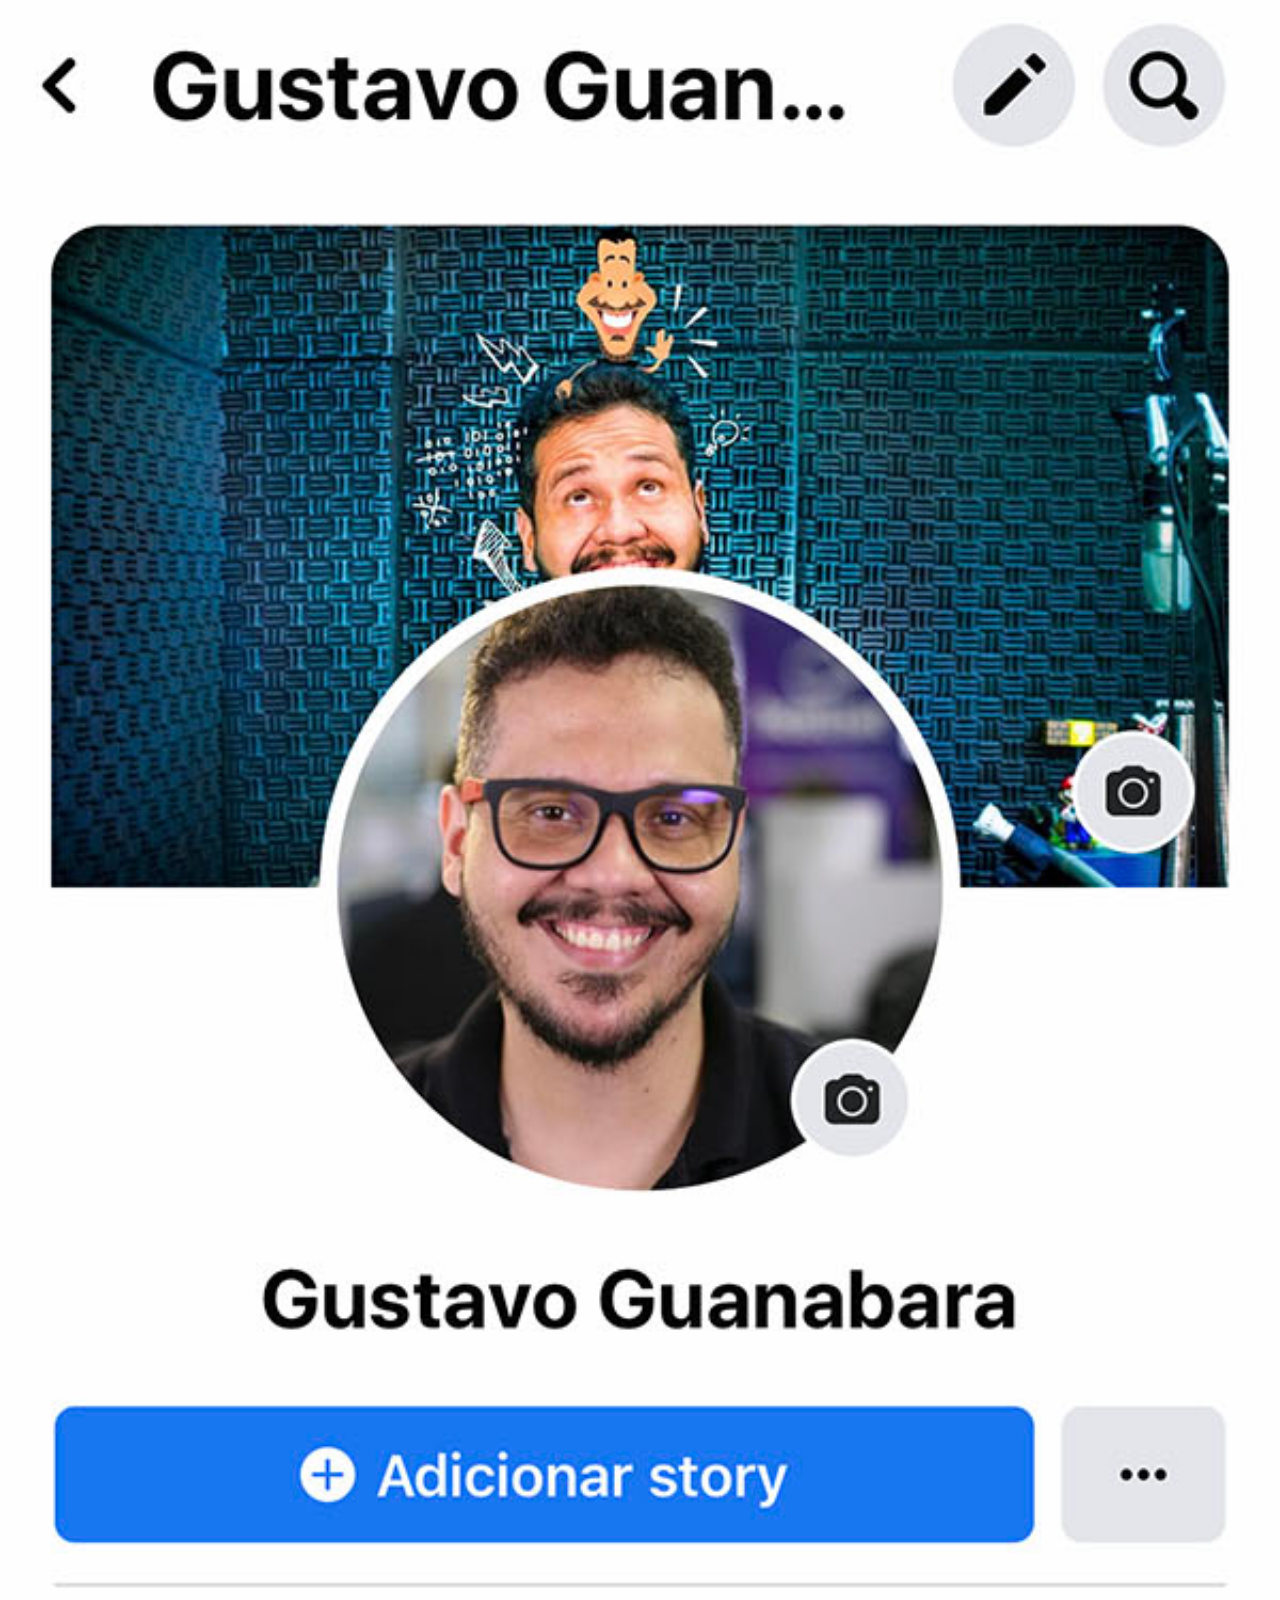
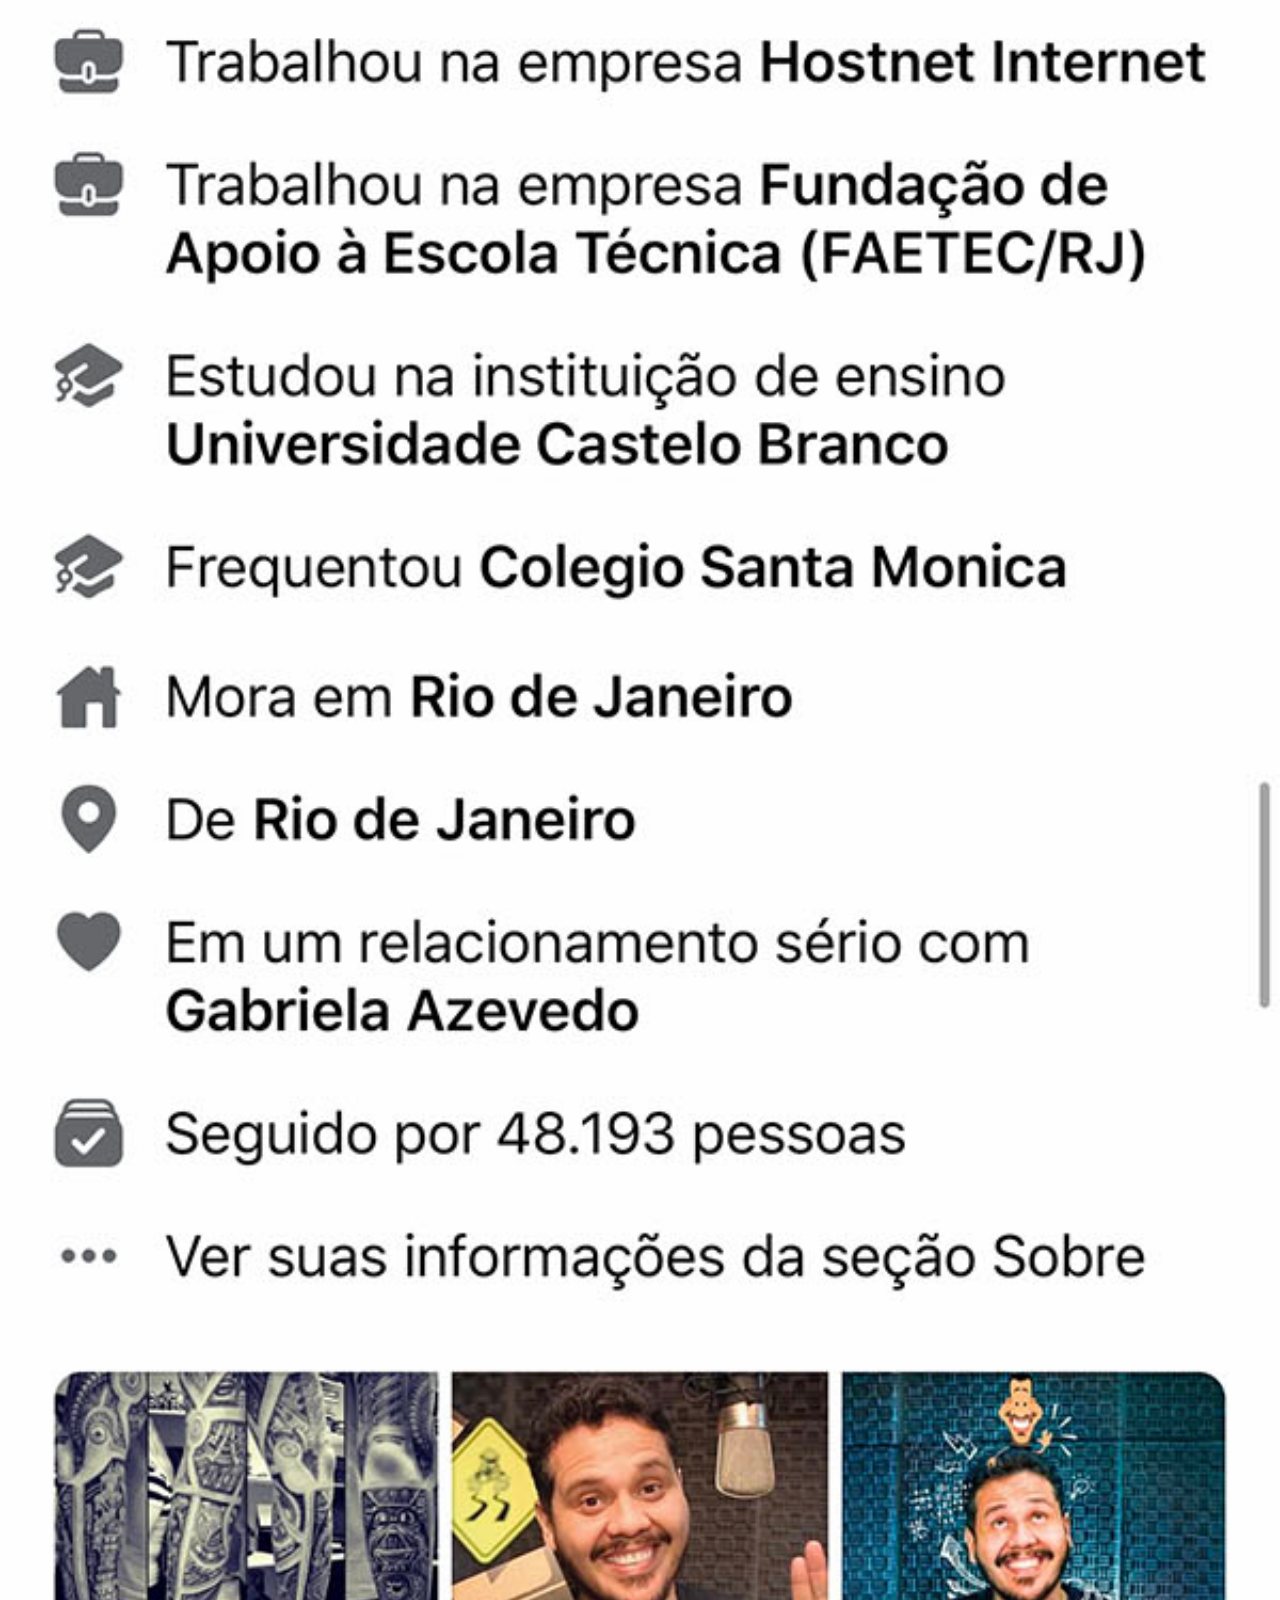
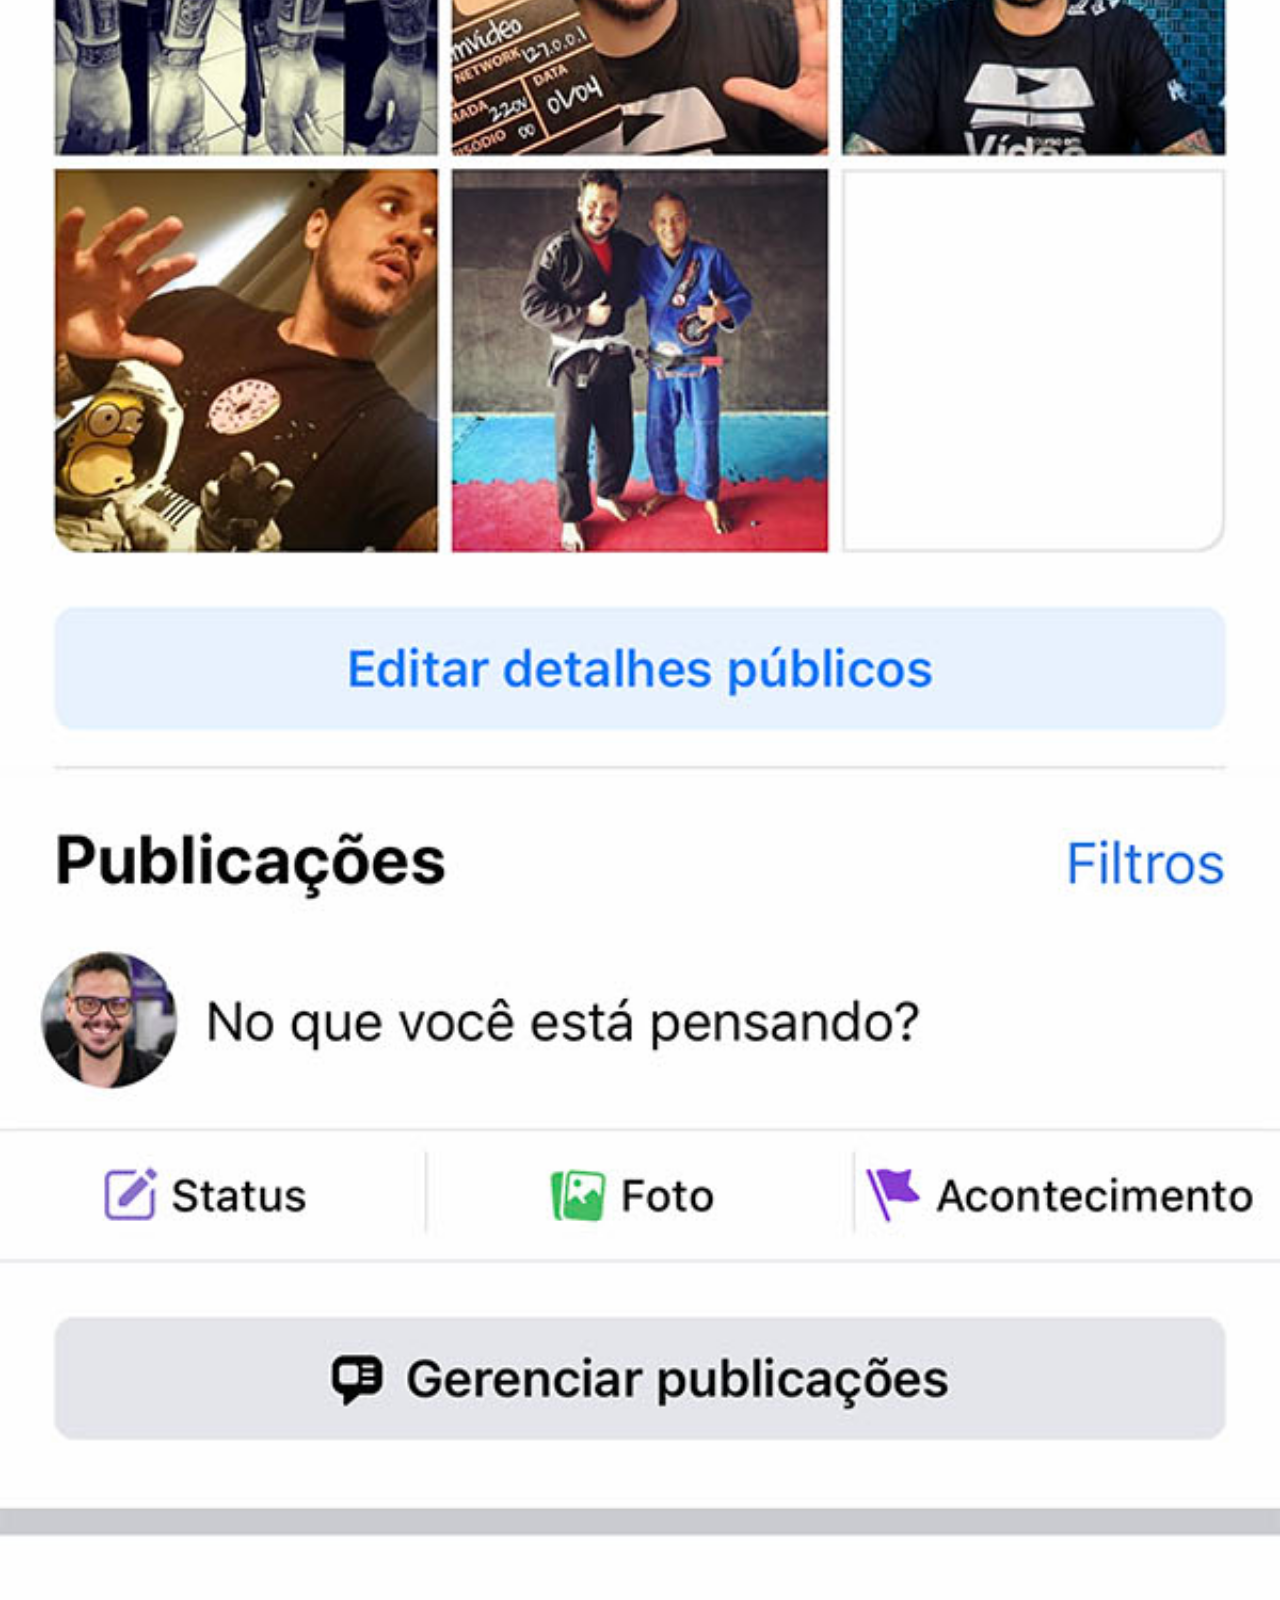
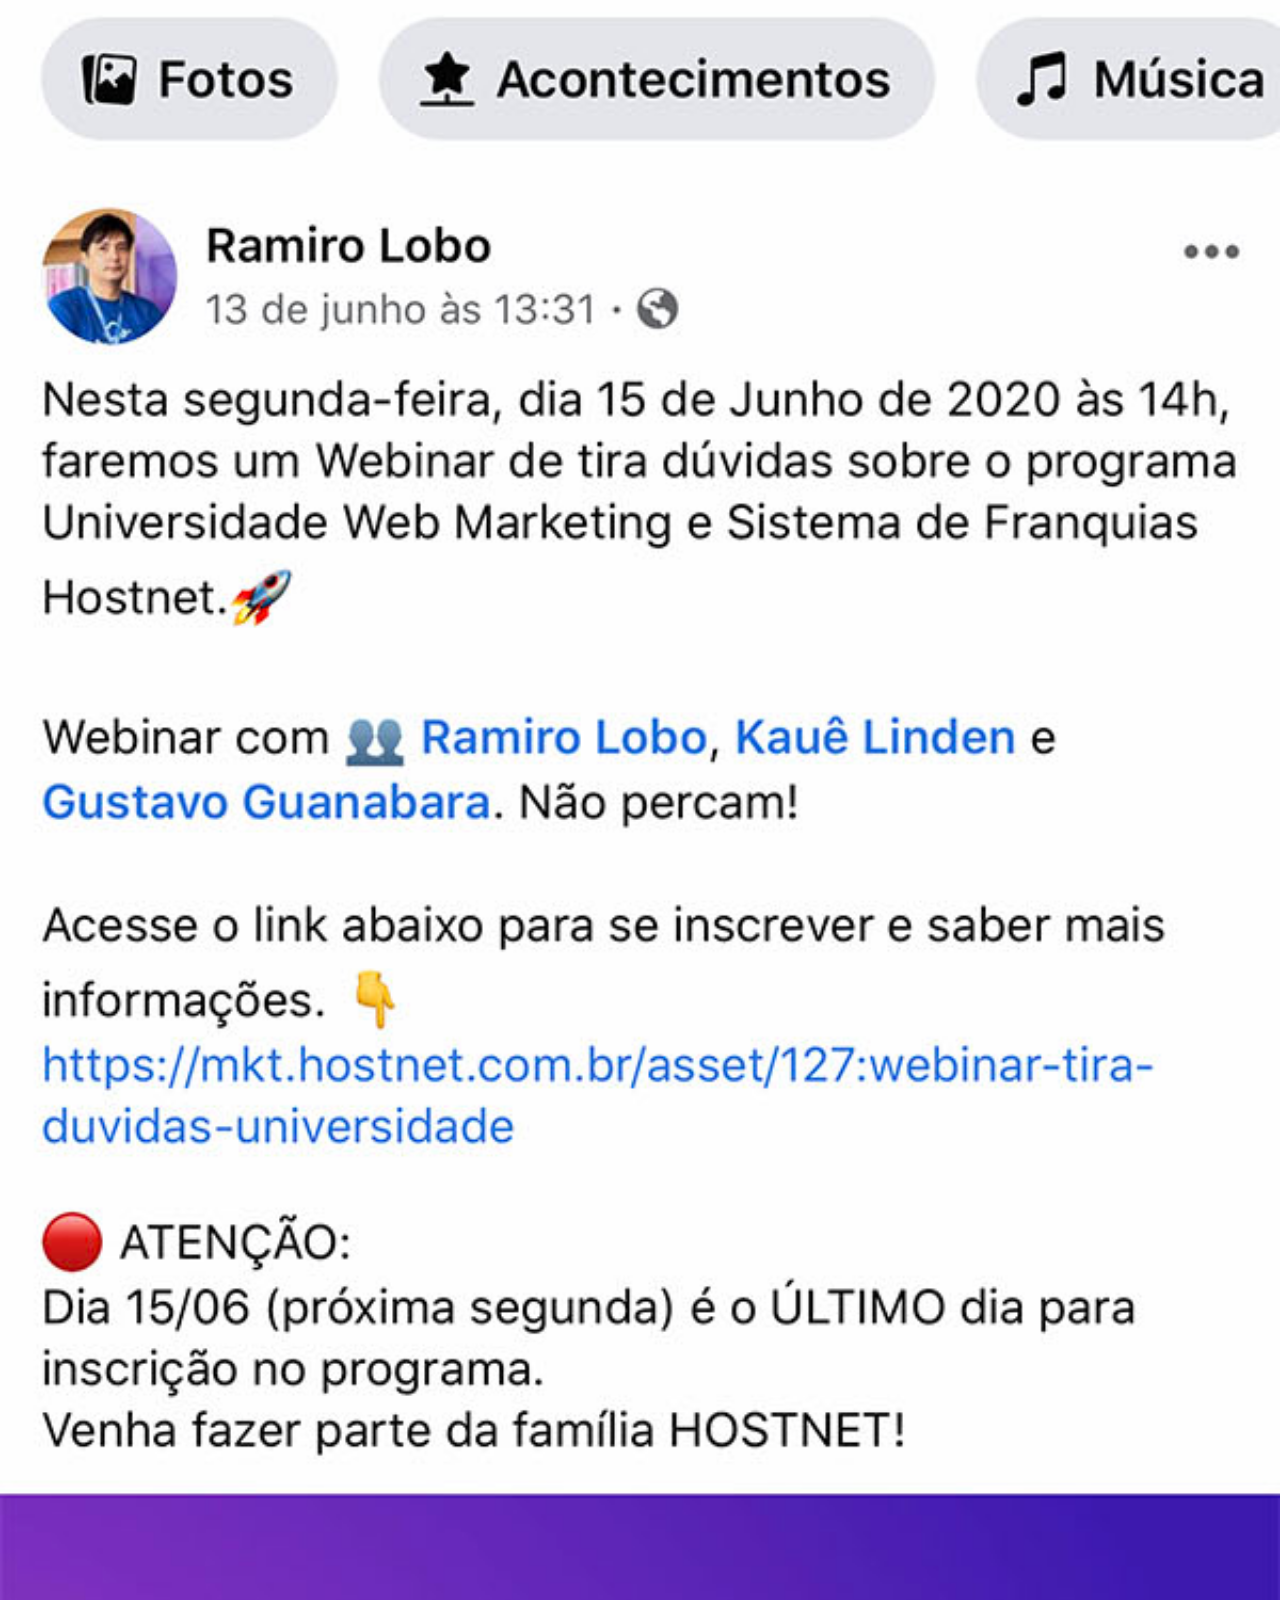
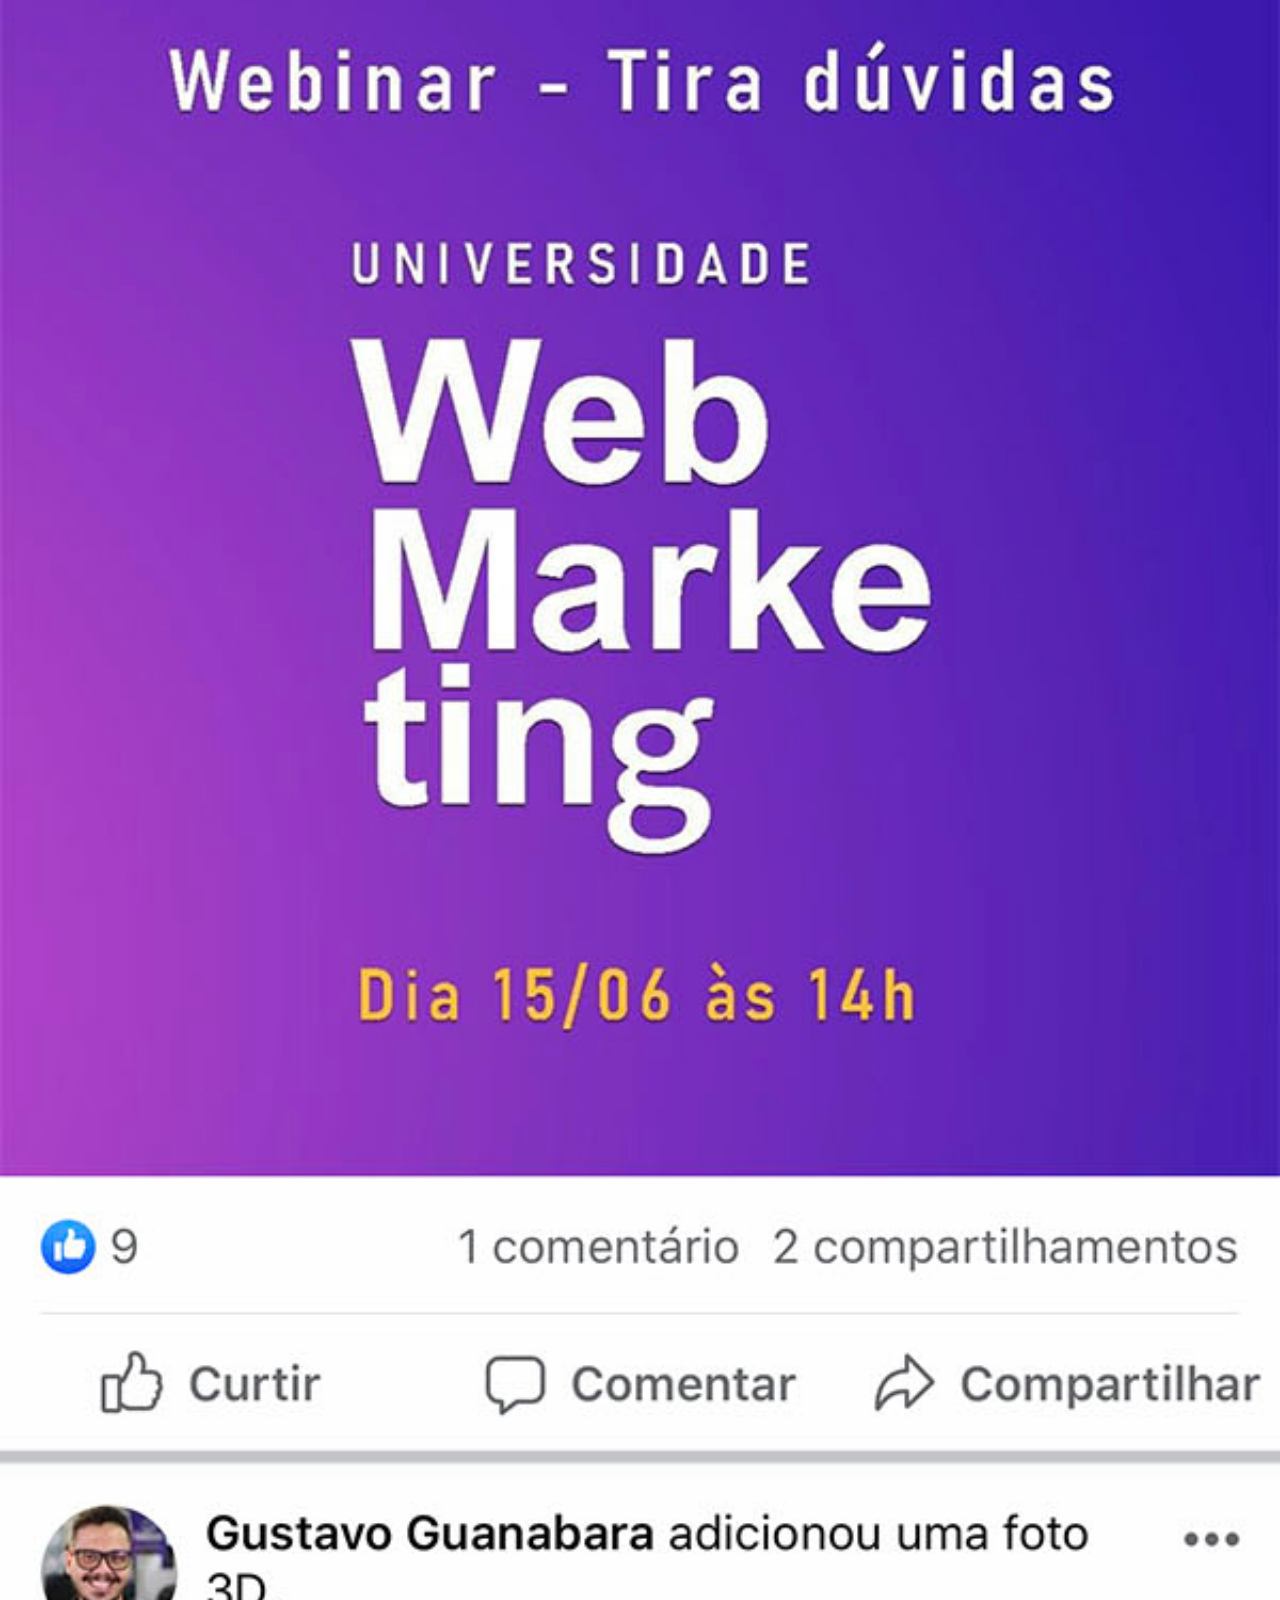
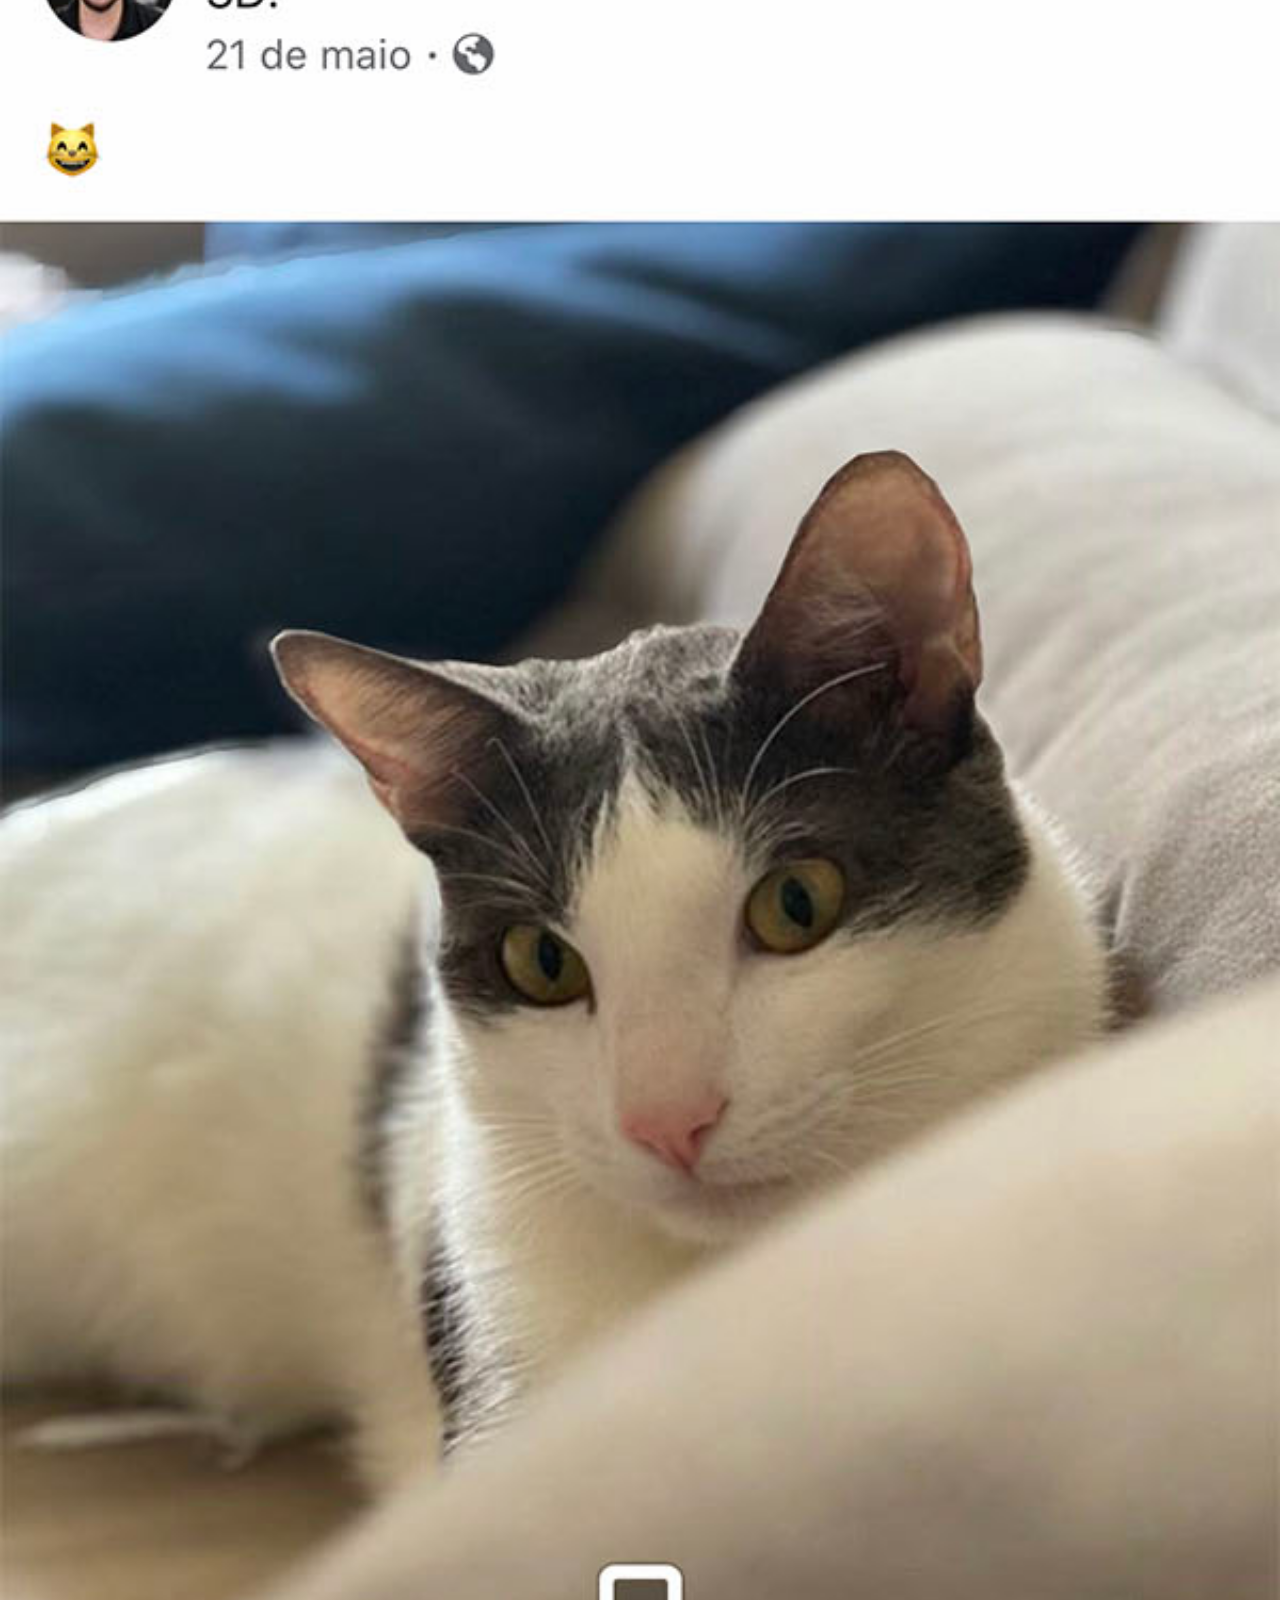
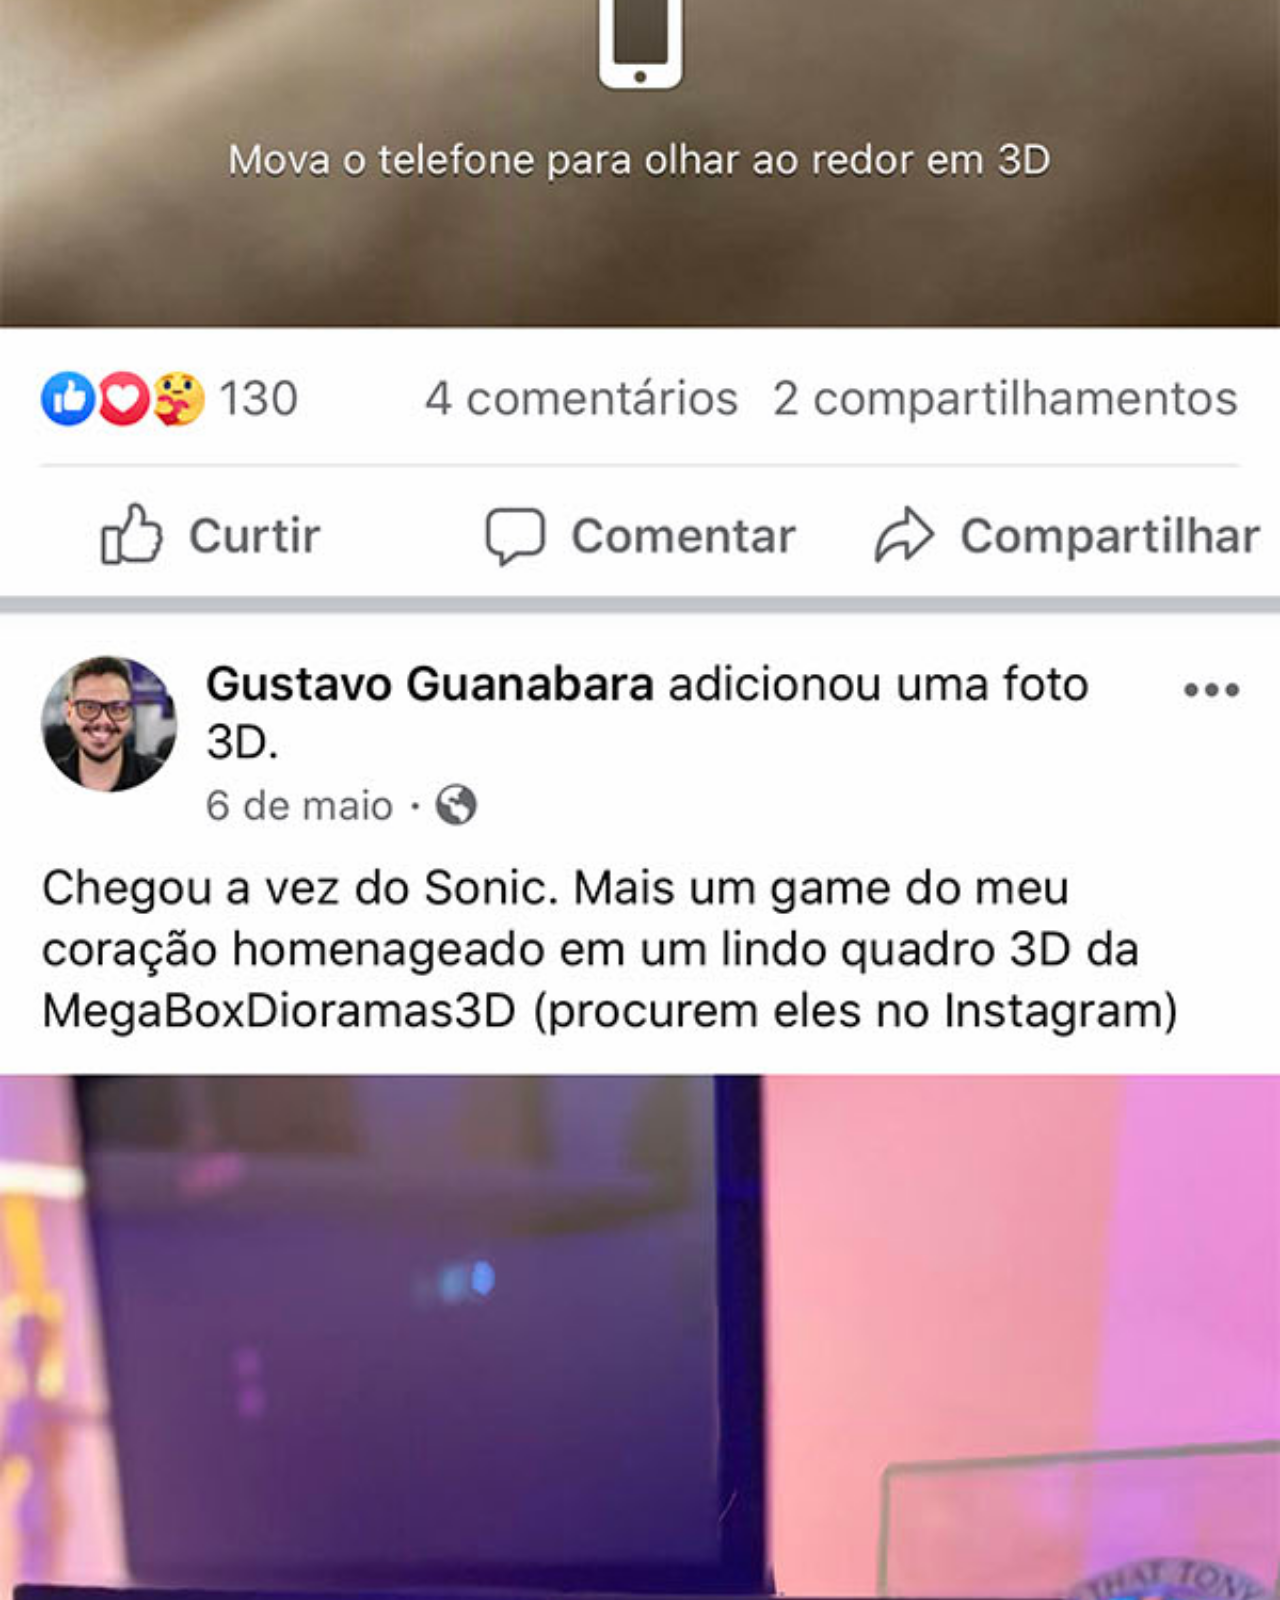
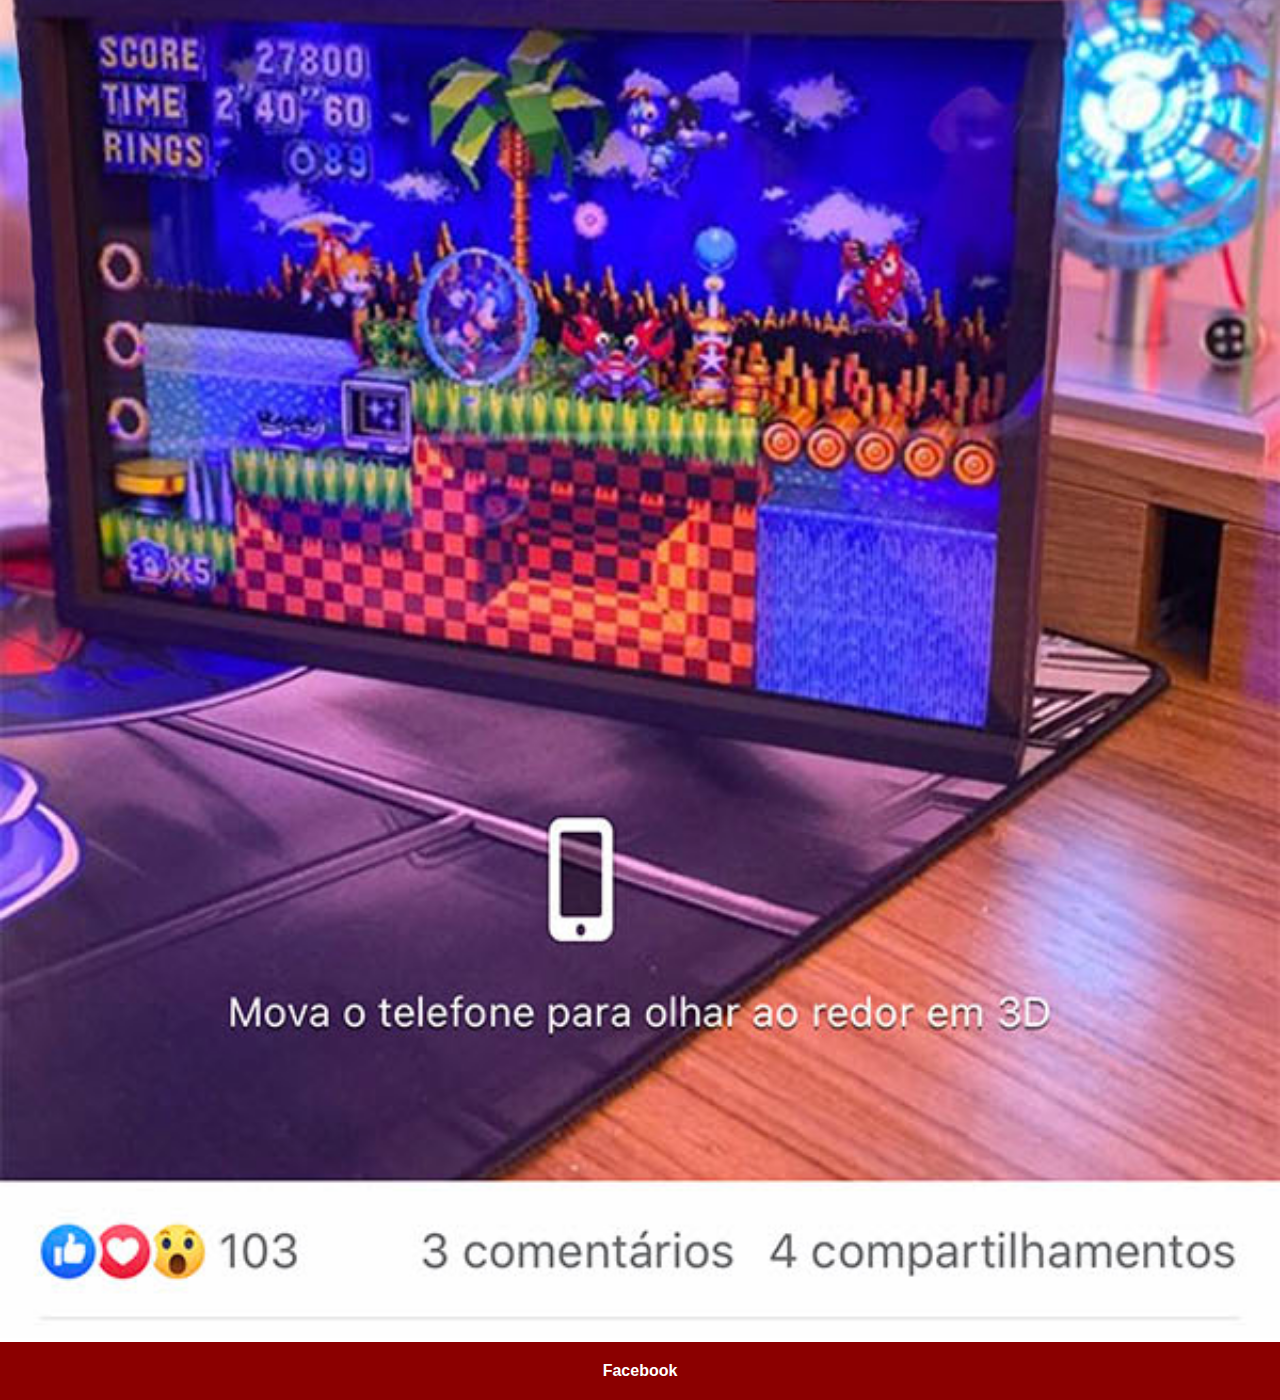
==== facebook.html @ 5994ae97 "Criação de links" ====
<!DOCTYPE html>
<html lang="pt-br">
<head>
    <meta charset="UTF-8">
    <meta http-equiv="X-UA-Compatible" content="IE=edge">
    <meta name="viewport" content="width=device-width, initial-scale=1.0">
    <title>Facebook</title>
    <link rel="stylesheet" href="estilos/social.css">
</head>
<body>
    <img src="imagens/tela-facebook.jpg" alt="Facebook">
    <a href="https://www.facebook.com/david3247" target="_blank">Facebook</a>
    
</body>
</html>
---- estilos/social.css ----
@charset "UTF-8";

*{
    margin: 0px;
    padding: 0px;
    font-family: Arial, Helvetica, sans-serif;
}

::-webkit-scrollbar{
    width: 0px;
    height: 0px;
}

img{
    width: 100vw;

}

a{
    display: block;
    background-color: darkred;
    color: white;
    padding: 20px;
    text-align: center;
    font-weight: bolder;
    text-decoration: none;

}

a:hover{
    background-color: red;
}
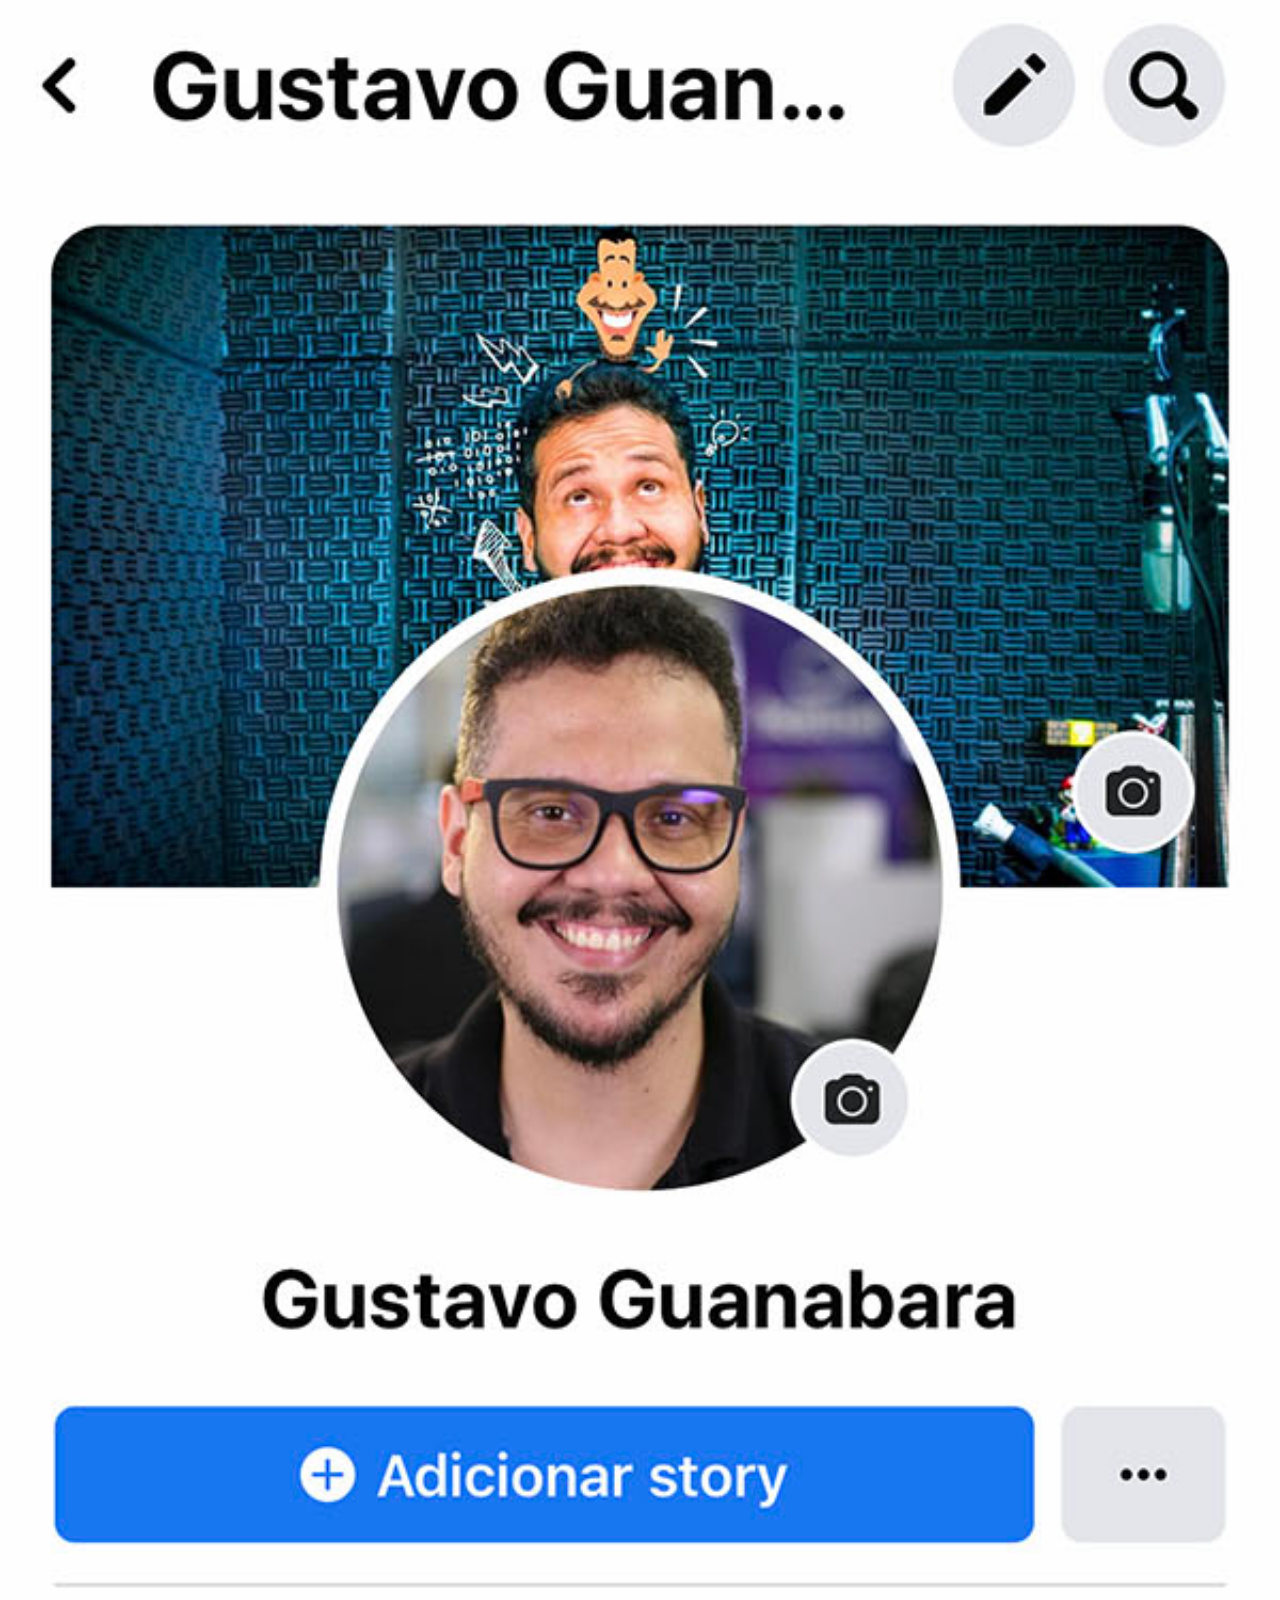
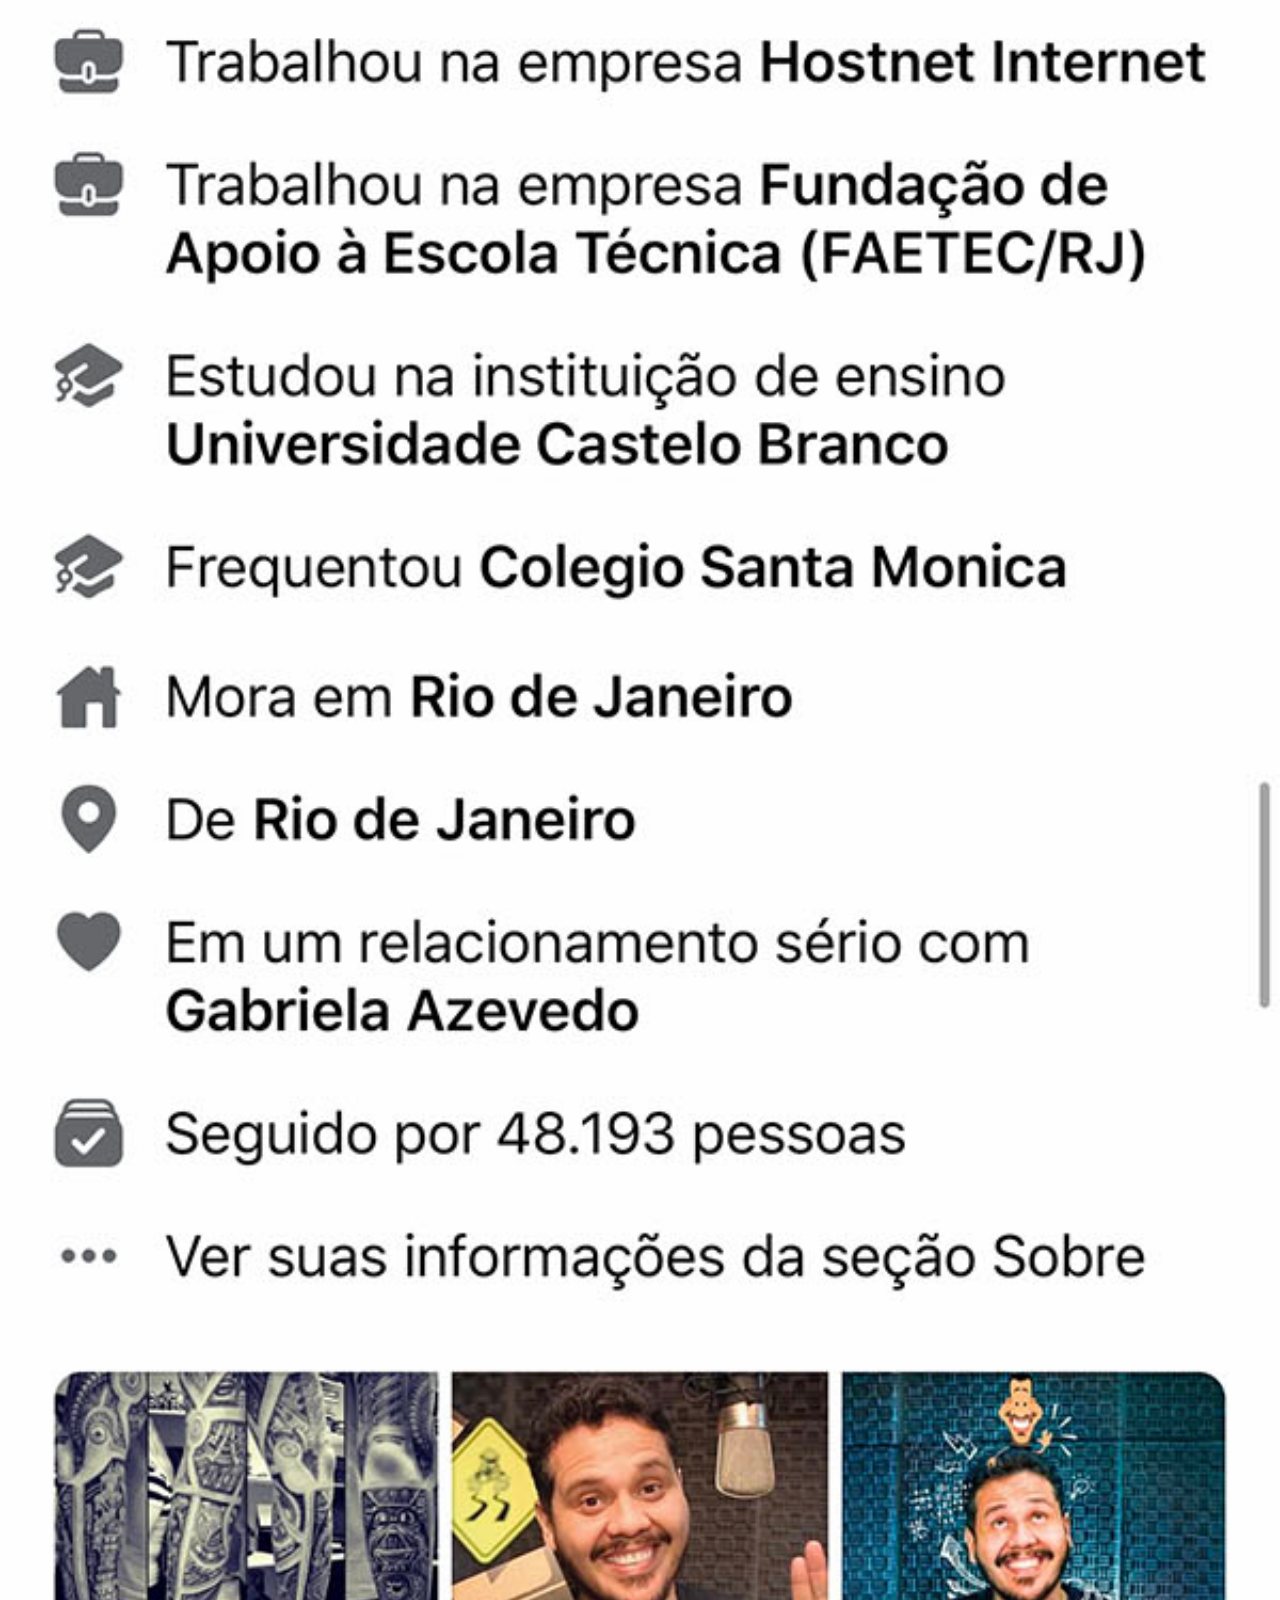
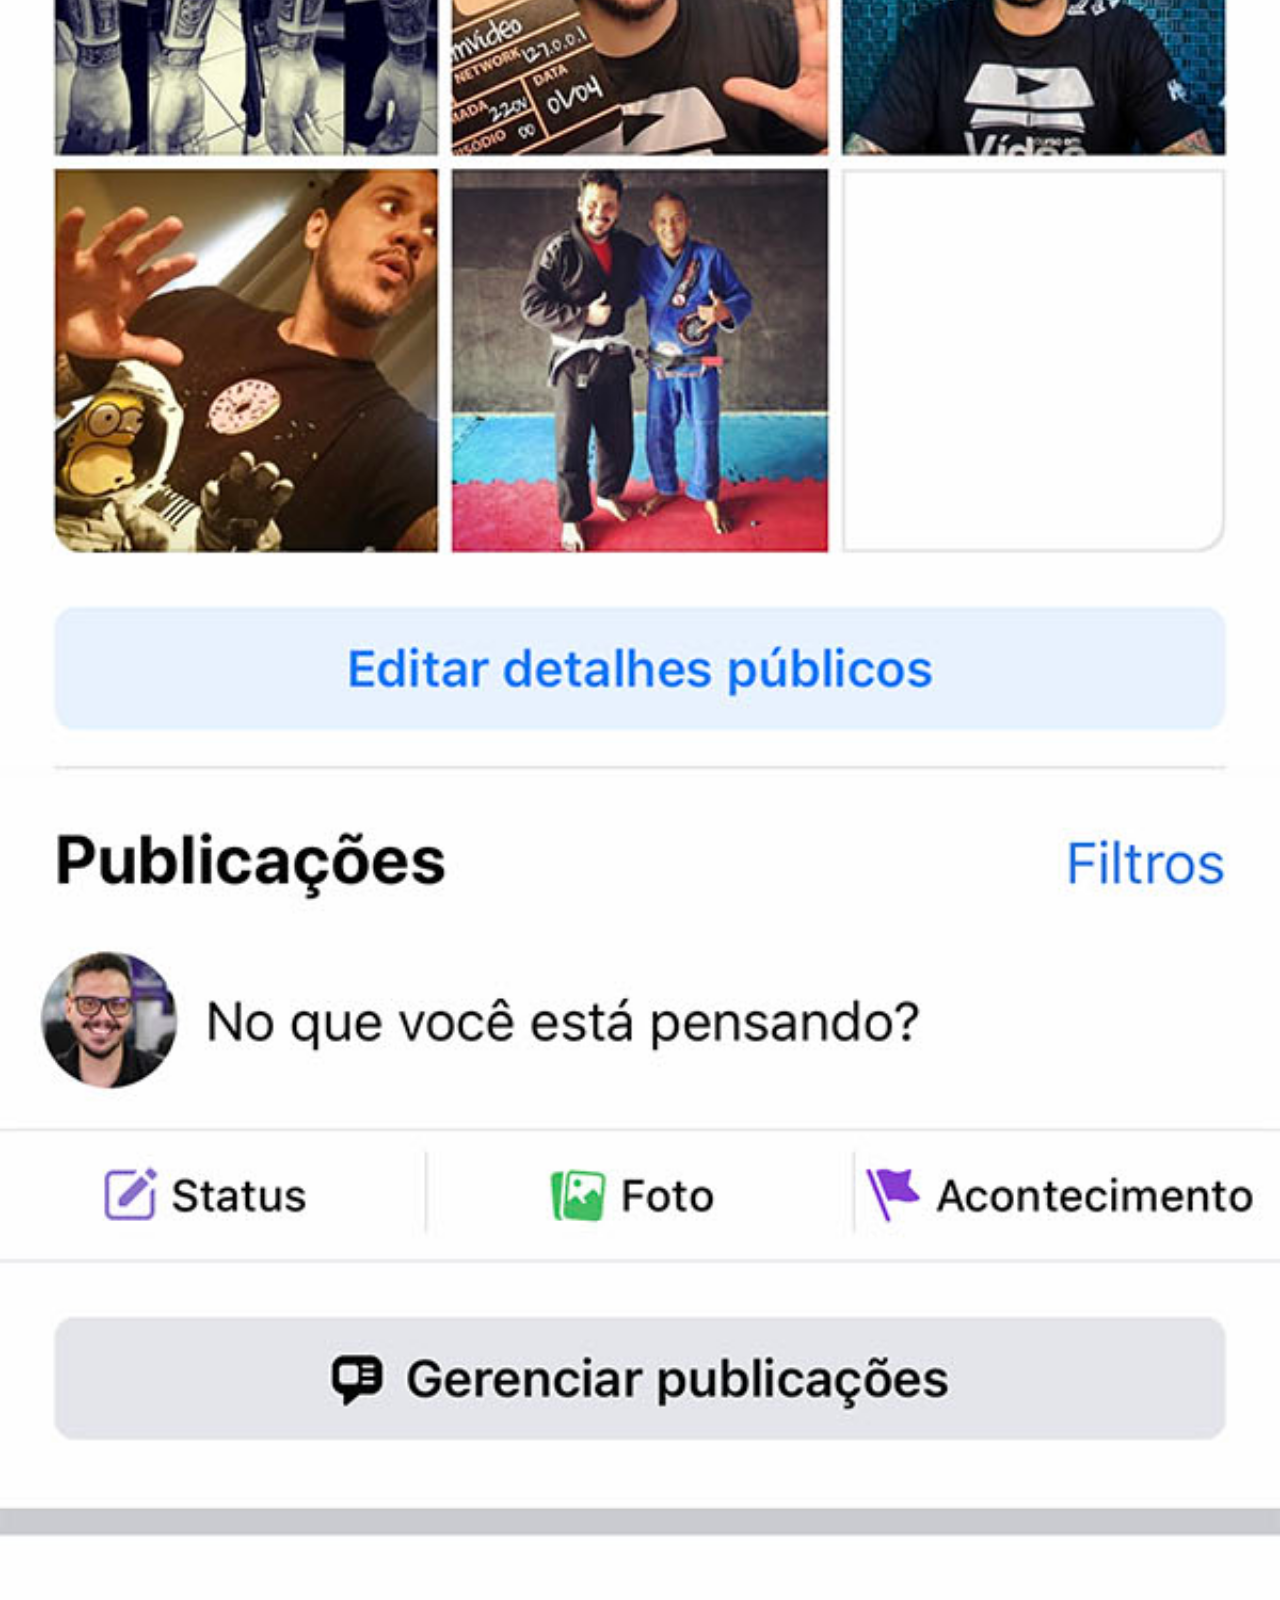
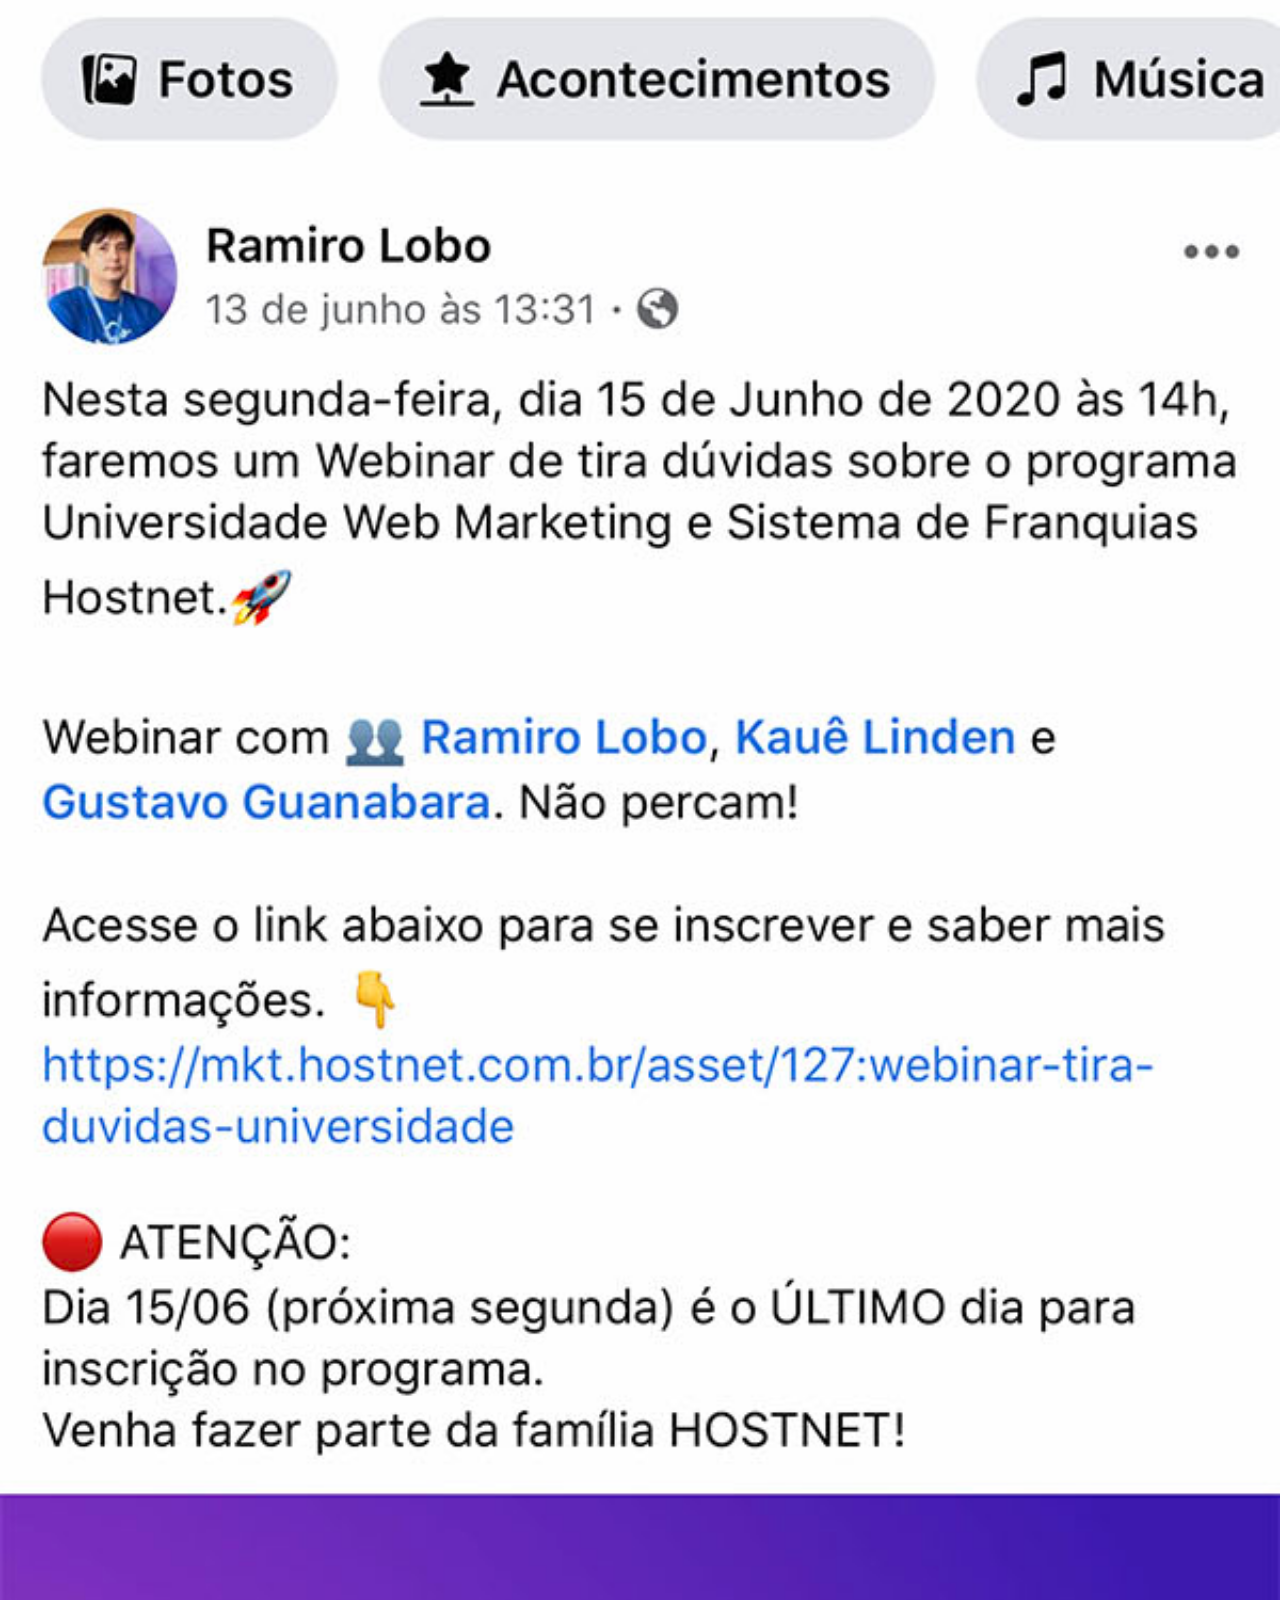
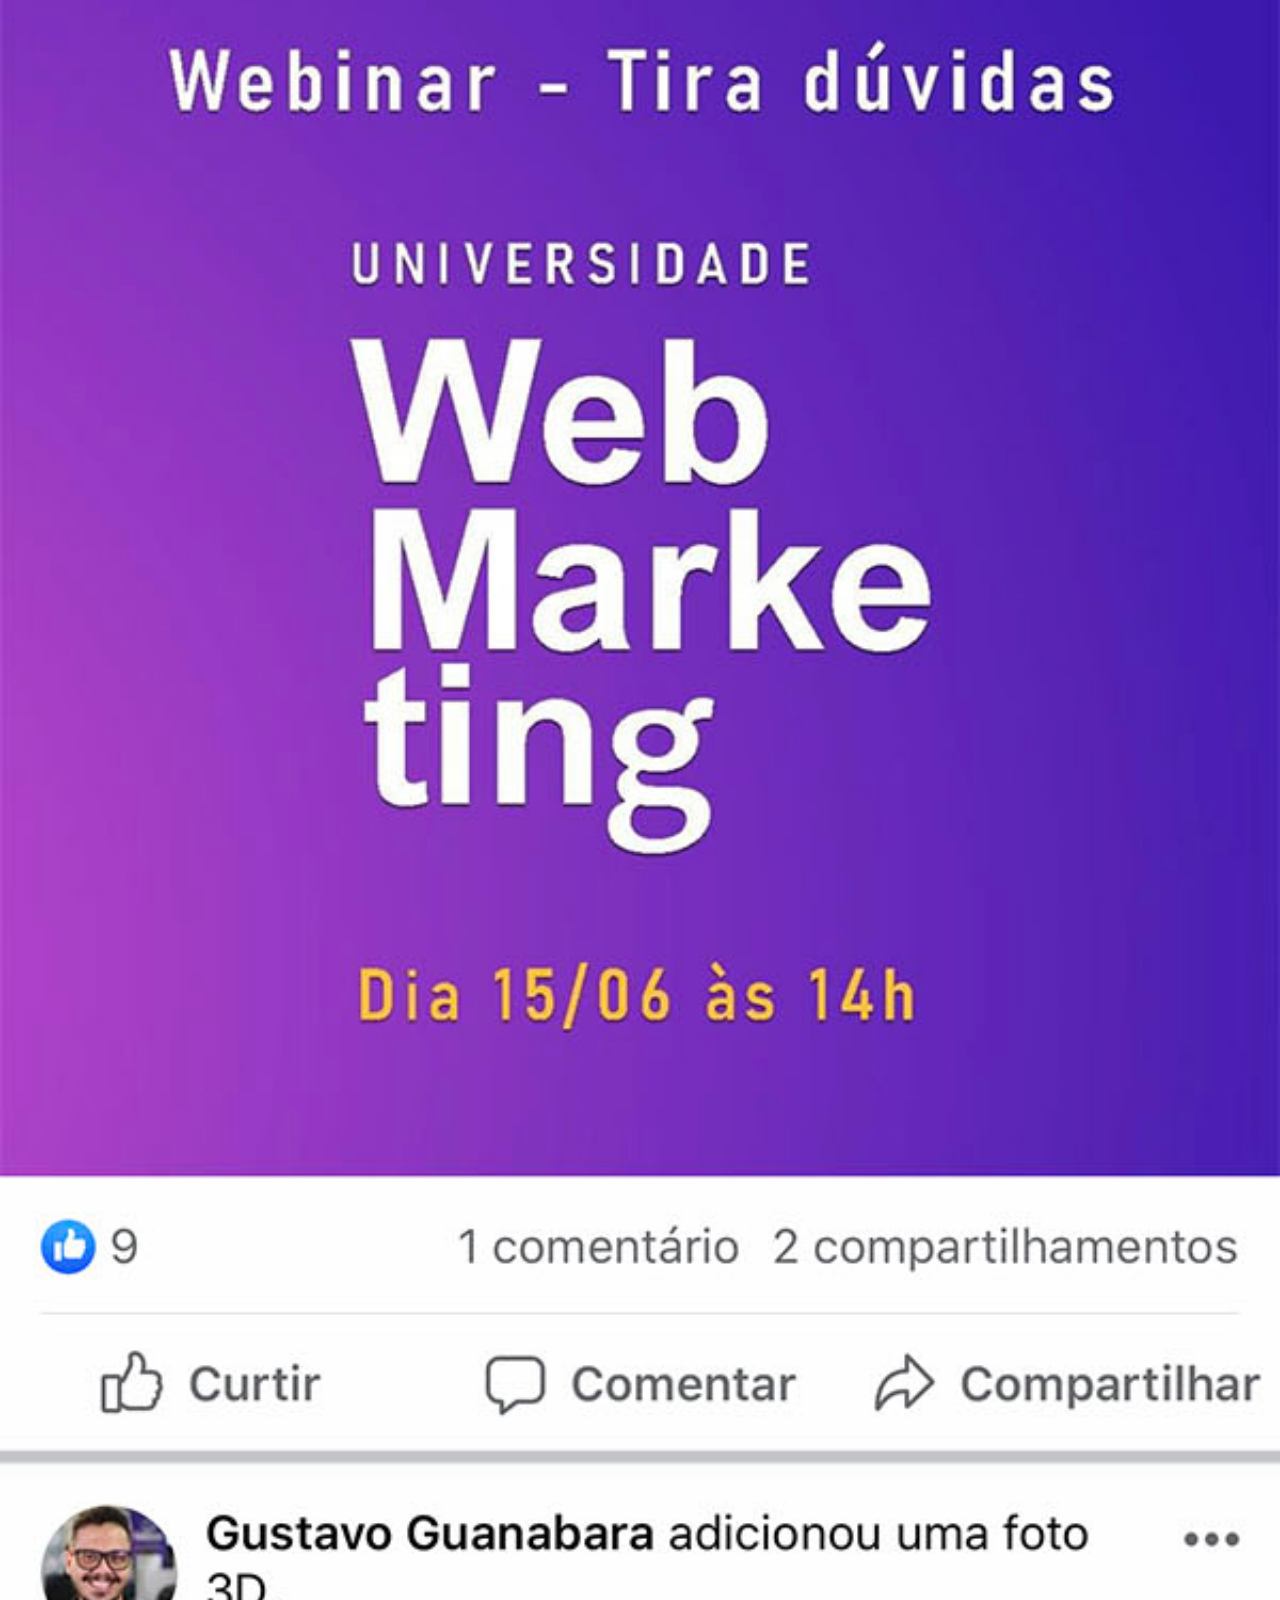
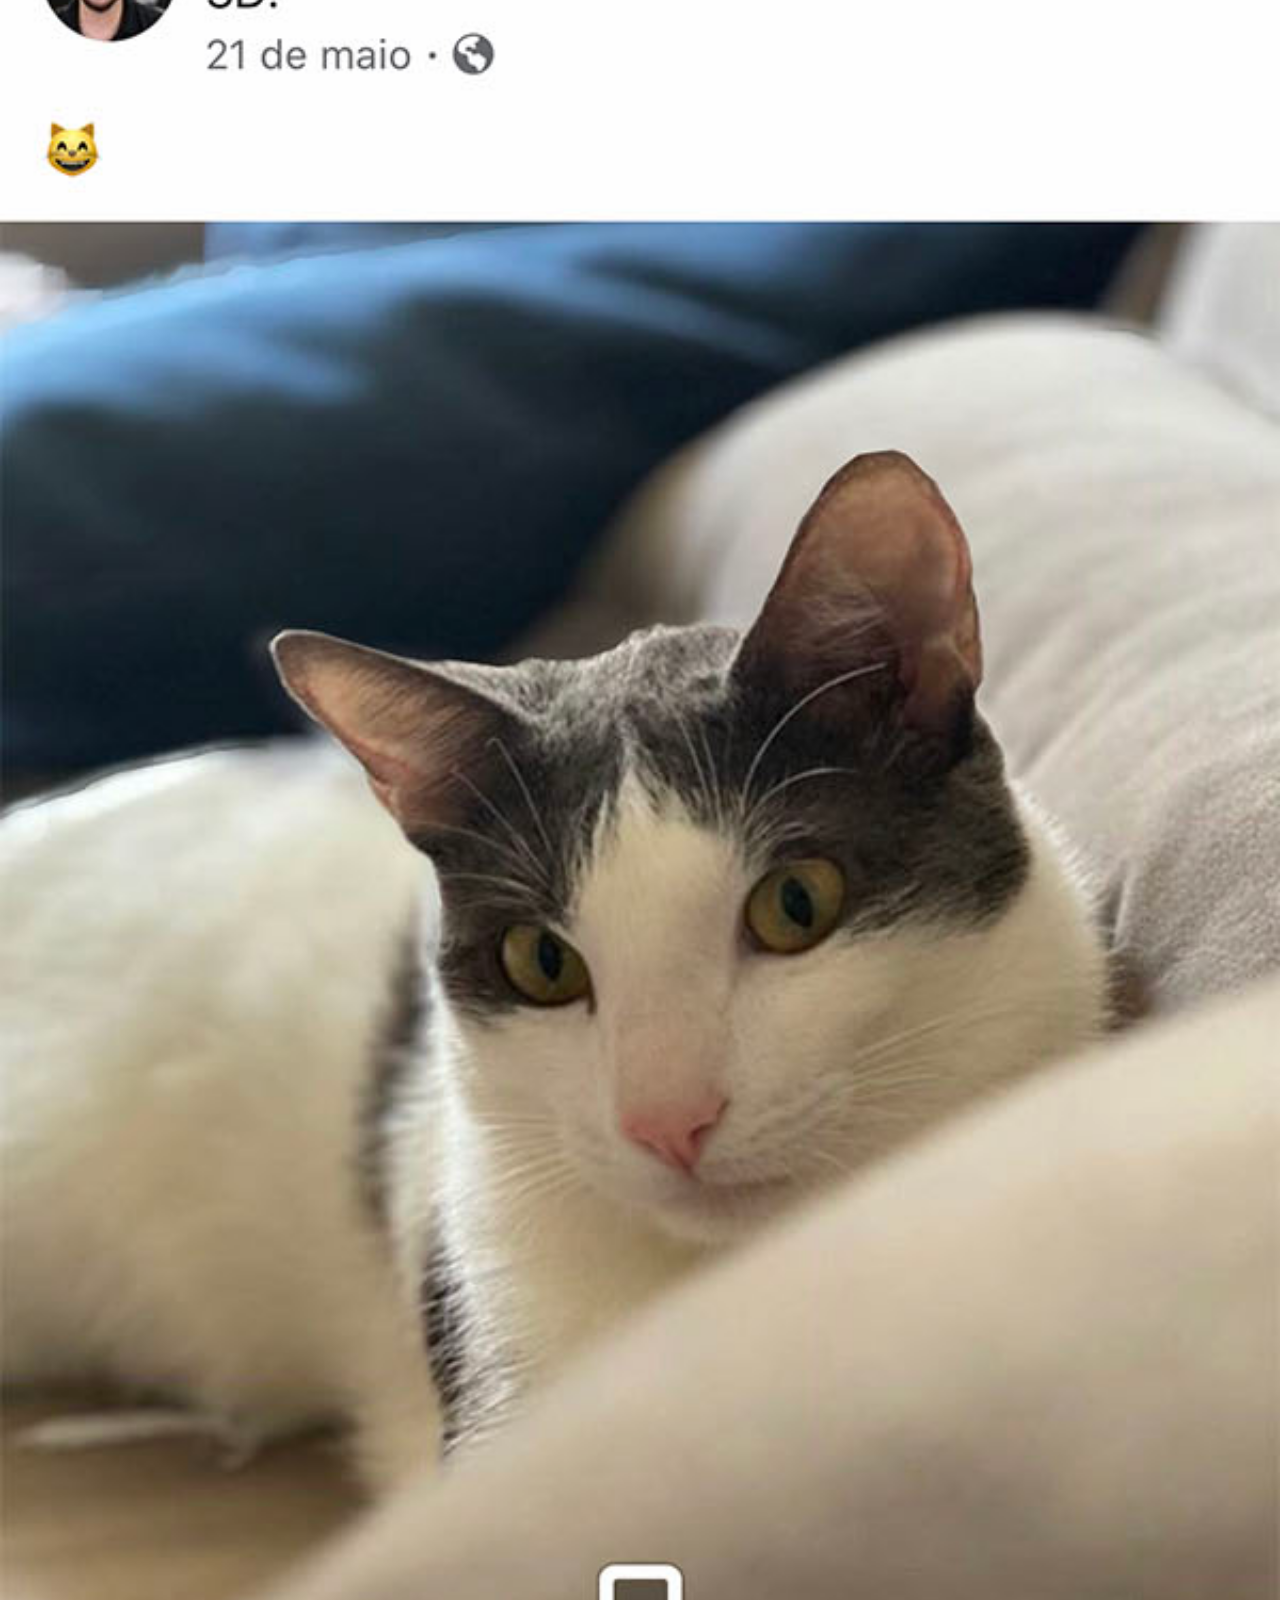
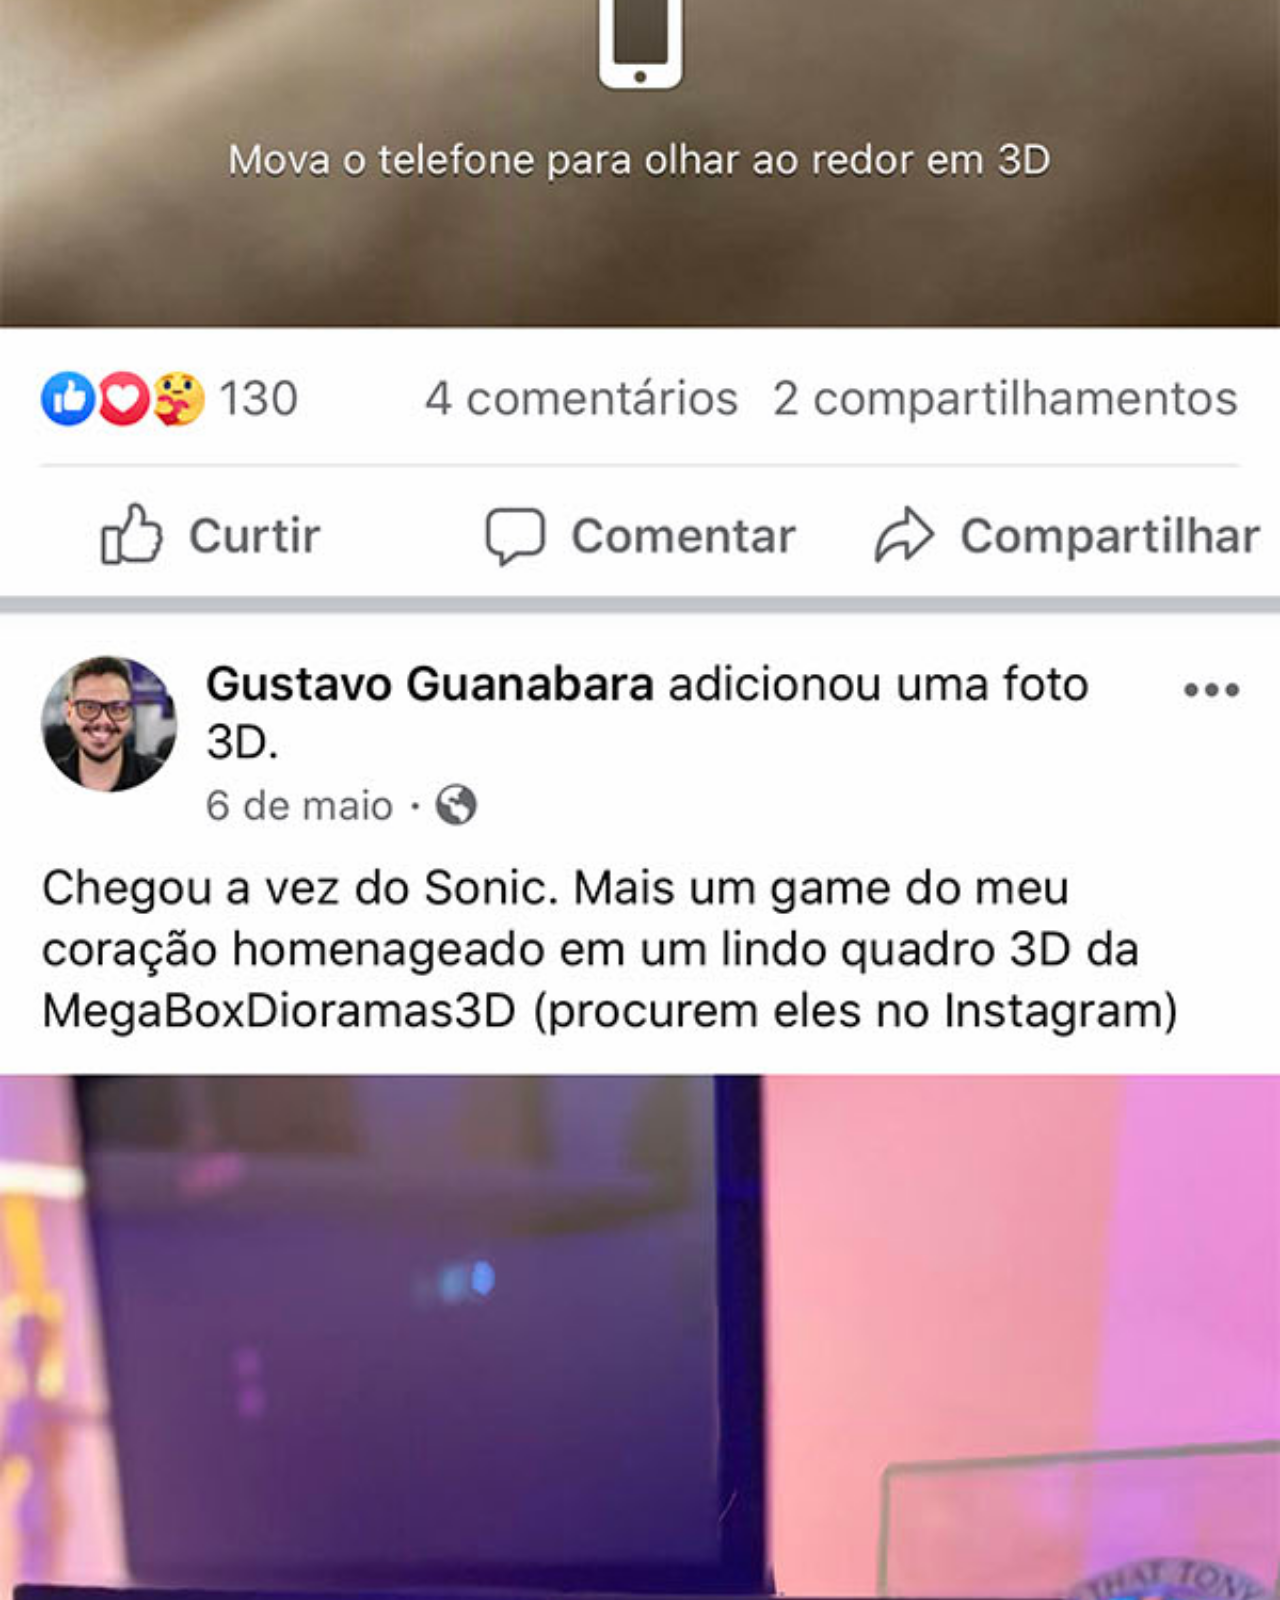
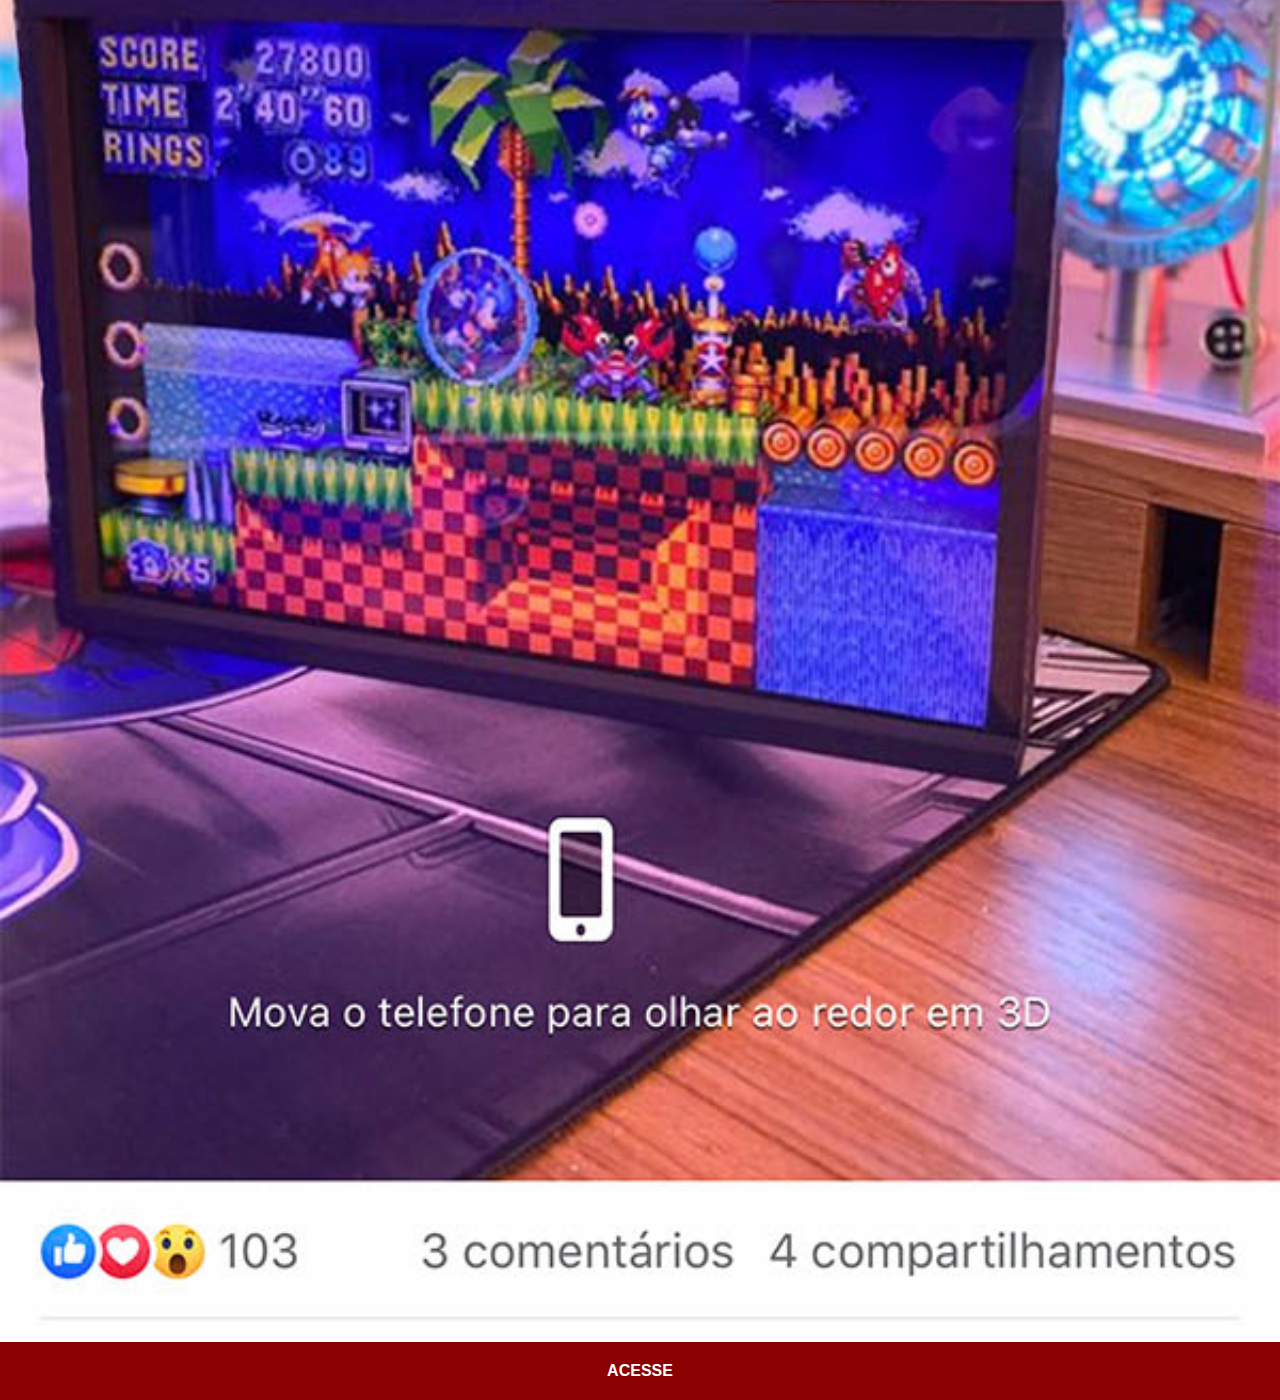
==== commit 3322a5c1: "botão de acesso" ====
--- a/facebook.html
+++ b/facebook.html
@@ -9,7 +9,7 @@
 </head>
 <body>
     <img src="imagens/tela-facebook.jpg" alt="Facebook">
-    <a href="https://www.facebook.com/david3247" target="_blank">Facebook</a>
+    <a href="https://www.facebook.com/david3247" target="_blank">ACESSE</a>
     
 </body>
 </html>